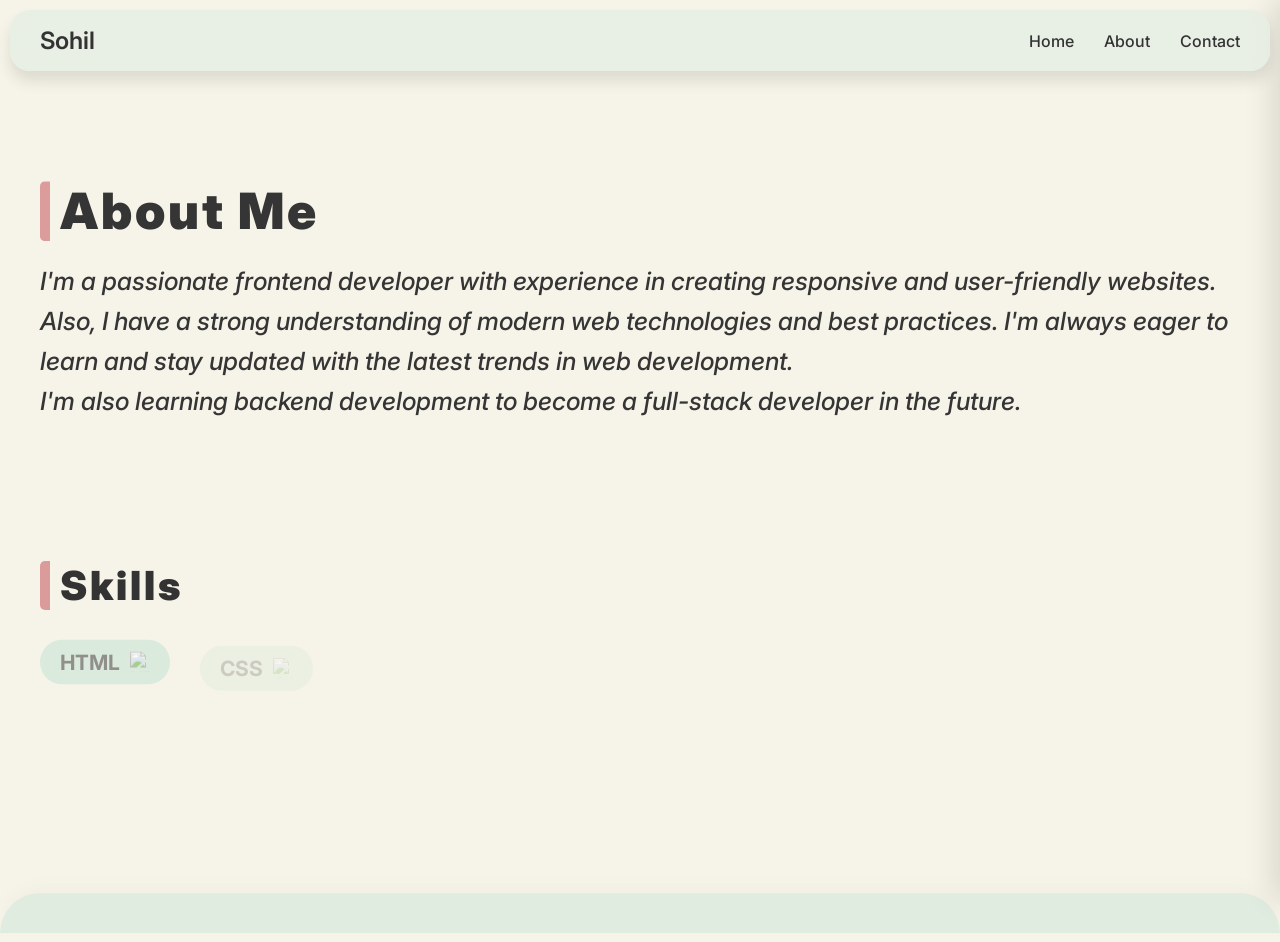
==== about.html @ d23a4352 "add about file" ====
<!DOCTYPE html>
<html lang="en">
<head>
  <meta charset="UTF-8">
  <meta name="viewport" content="width=device-width, initial-scale=1.0">
  <title>Sohil Portfolio</title>
  <link rel="stylesheet" href="css/style.css">
  <link rel="stylesheet" href="css/responsive.css">
</head>

<body>

  <nav class="navbar">
    <h1>Sohil</h1>

    <ul class="desktop-nav">
      <li><a href="index.html">Home</a></li>
      <li><a href="about.html">About</a></li>
      <li><a href="contact.html">Contact</a></li>
    </ul>

    <div class="menu-btn">
      <span></span>
      <span></span>
      <span></span>
    </div>
  </nav> <div class="sidebar">
    <ul class="nav-links">
      <li><a href="index.html">Home</a></li>
      <li><a href="about.html">About</a></li>
      <li><a href="contact.html">Contact</a></li>
    </ul>
  </div>
 
  <main class='about-main'>
    <div class='about-me'>
      <h1>About Me</h1>
      <p> I'm a passionate frontend developer with experience in creating responsive and user-friendly websites. <br/> Also, I have a strong understanding of modern web technologies and best practices.  I'm always eager to learn and stay updated with the latest trends in web development. <br/> I'm also learning backend development to become a full-stack developer in the future.
      </p>
    </div>
    <div class='skills'>
      <h2> Skills </h2>
      <ul>
        <li> <div class='skill-item'> <h3> HTML </h3> <img src="images/html.png" alt="HTML Icon" /> </div> </li>
        <li> <div class='skill-item'> <h3> CSS </h3> <img src="images/css-3.png" alt="CSS Icon" /> </div> </li>
        <li> <div class='skill-item'> <h3> JavaScript </h3> <img src="images/js.png" alt="JavaScript Icon" /> </div> </li>
        <li> <div class='skill-item'> <h3> React </h3> <img src="images/physics.png" alt="React Icon" /> </div> </li>
        <li> <div class='skill-item'> <h3> Git and Github </h3> <img src="images/social.png" alt="Git Icon" /> </div> </li>

    </div>
  </main>

  
  <footer class="footer">
    <div class="copyright"> 
      ©️ 2026 Sohil
    </div>

    <div>
      <ul class="icons"> 
        <li><img src="images/instagram.png" alt="Social Icon 1" /></li>
        <li><img src="images/email.png" alt="Social Icon 2" /></li>
        <li><img src="images/linkedin.png" alt="Social Icon 3" /></li>
      </ul>
    </div>
  </footer>

  <script src="https://cdnjs.cloudflare.com/ajax/libs/gsap/3.12.5/gsap.min.js"></script>
  <script src="js/script.js"></script>

</body>
</html>
---- css/style.css ----
/* Google Font */
@import url('https://fonts.googleapis.com/css2?family=Inter:ital,opsz,wght@0,14..32,100..900;1,14..32,100..900&display=swap');

/* Global Reset */
* {
  margin: 0;
  padding: 0;
  box-sizing: border-box;
}

/* Variables */
:root {
  --bg-main: #F6F4E8;
  --bg-section: #E5EEE4;
  --primary: #C0E1D2;
  --accent: #DC9B9B;
  --text-dark: #333;
}

/* Body */
body {
  background-color: var(--bg-main);
  font-family: "Inter", sans-serif;
  overflow-x: hidden; /* Prevents horizontal scroll */
  width: 100%;
}

/* Navbar */
.navbar { 
  display: flex;
  justify-content: space-between;
  align-items: center;
  padding: 16px 30px;
  background-color: rgba(229, 238, 228, 0.8); 
  backdrop-filter: blur(10px); 
  position: fixed; 
  top: 0;
  left: 0;
  right: 0;
  margin: 10px;
  width: calc(100% - 20px);
  border-radius: 20px;
  box-shadow: 0 10px 15px rgba(0, 0, 0, 0.1);
  z-index: 1000; /* Keeps it above everything */
}

.navbar h1 {
  font-size: 24px;
  color: var(--text-dark);
  font-weight: 600;
}

.desktop-nav {
  display: flex;
  list-style: none;
  gap: 30px;
}

.navbar a {
  position: relative;
  text-decoration: none;
  color: var(--text-dark);
  font-size: 16px;
  font-weight: 500;
  padding: 5px 0;
}

.navbar a::after {
  content: "";
  position: absolute;
  left: 0;
  bottom: 0;
  width: 0%;
  height: 2px;
  background-color: var(--accent);
  transition: width 0.3s ease;
}

.navbar a:hover::after {
  width: 100%;
}

/* Hamburger button */
.menu-btn {
  display: none; /* Shown in responsive.css */
  flex-direction: column;
  gap: 5px;
  cursor: pointer;
  z-index: 900;
}

.menu-btn span {
  width: 25px;
  height: 3px;
  background: var(--text-dark);
  border-radius: 2px;
  transition: 0.3s;
}

/* Sidebar */
.sidebar {
  position: fixed;
  top: 0;
  right: 0; /* Keep at 0, use transform to hide */
  height: 100vh;
  width: 290px;
  background: var(--accent);
  box-shadow: -10px 0 25px rgba(0,0,0,0.1);
  padding: 80px 20px;
  z-index: 800;
  transform: translateX(100%); /* Start fully hidden on the right */
  transition: transform 0.4s ease; /* Smooth slide */
}

.sidebar .nav-links {
  display: flex;
  flex-direction: column;
  gap: 25px;
  font-size: 25px;
  font-weight: 900;
  list-style: none;
}

.sidebar .nav-links a {
  text-decoration: none;
  color: var(--bg-main);
}

/* Main Content */
.main-content {
  display: flex;
  flex-direction: column;
  align-items: center;
  justify-content: center;
  gap: 40px;
  padding: 100px 20px; 
  min-height: 94vh; 
  text-align: center;
}
.main-content .sec {
  display: flex;
  flex-direction: column;
  align-items: center;
  gap: 20px;
  width: 100%;
}

.main-content .sec:last-child {
  flex-direction: row; 
  justify-content: center;
  gap: 15px;
}

@media (max-width: 768px) {
  .main-content .sec:last-child {
    flex-direction: column;
  }
}

.main-content h1 {
  font-size: 40px;
  color: var(--text-dark);
  font-weight: 700;
}

.main-content h1 span {
  color: var(--accent);
}

.main-content h2 {
  font-size: 24px;
  color: var(--text-dark);
}

.main-content p {
  font-size: 18px;
  color: var(--text-dark);
  max-width: 600px;
}

.main-content button {
  padding: 12px 30px;
  font-size: 16px;
  width: 250px;
  font-weight: 700;
  letter-spacing: 3px;
  color: var(--bg-main);
  background-color: var(--text-dark);
  border: none;
  border-radius: 30px;
  cursor: pointer;
  transition: opacity 0.3s ease;
}

.main-content button:hover {
  opacity: 0.9;
}

/* Footer Section */
.footer {
  background-color: var(--primary);
  color: var(--text-dark);
  padding: 10px 20px;
  /* Use auto width to account for default display block behavior */
  width: auto; 
  /* margin-top to separate from content if needed */
  margin-top: 20px; 
  box-shadow: 0px -10px 20px rgba(0,0,0,0.05); /* Glow upwards */
  display: flex;
  justify-content: space-between;
  align-items: center;
  border-top-left-radius: 40px;
  border-top-right-radius: 40px;
}

.footer ul {
  display: flex;
  gap: 15px;
  list-style: none;
}

.footer img {
  width: 25px;
  height: 25px;
}

/* about section */

.about-main {
  display: flex;
  flex-direction: column;
  min-height: 95vh;
  background-color: var(--bg-main) ;
  justify-content: center;
  align-items: center;
  gap: 100px;
  padding: 40px 20px;
}

.about-me {
  display: flex;
  flex-direction: column;
  align-items: start;
  gap: 20px;
  padding: 20px;
  width: 100%;
  justify-content: center;
}

.about-me h1 {
  font-size: 50px;
  color: var(--text-dark);
  font-weight: 900;
  padding-left: 10px;
  letter-spacing: 3px;
  border-radius: 5px;
  border-left: 10px solid var(--accent);
}

.about-me p {
  font-size: 25px;
  color: var(--text-dark);
  line-height: 1.6;
  font-weight: 500;
  font-style: italic;
}

.skills {
  display: flex;
  flex-direction: column;
  align-items: start;
  gap: 20px;
  padding: 20px;
  width: 100%;
}

.skills h2{
  font-size: 40px;
  color: var(--text-dark);
  font-weight: 900;
  padding-left: 10px;
  letter-spacing: 3px;
  border-radius: 5px;
  border-left: 10px solid var(--accent);
}

.skills ul {
  display: flex;
  flex-wrap: wrap;
  gap: 30px;
  list-style: none;
}

.skills ul li {
  padding: 10px 20px;
  background-color: var(--primary);
  color: var(--text-dark);
  font-size: 18px;
  font-weight: 500;
  border-radius: 30px;
}
.skills img {
  width: 20px;
  height: 20px;
}

.skills .skill-item {
  display: flex;
  align-items: center;
  gap: 10px;
}
---- css/responsive.css ----
/* responsive.css */
@media (max-width: 768px) {

  /* Navbar & Menu */
  .menu-btn {
    display: flex;
  }
  
  .desktop-nav, .navbar > ul {
    display: none;
  }

  /* Sidebar Links Layout */
  .sidebar .nav-links {
    flex-direction: column;
    gap: 25px;
  }

  /* Hamburger Animation */
  .menu-btn.active span:nth-child(1) {
    transform: rotate(45deg) translate(5px, 5px);
  }

  .menu-btn.active span:nth-child(2) {
    opacity: 0;
  }

  .menu-btn.active span:nth-child(3) {
    transform: rotate(-45deg) translate(5px, -5px);
  }

  /* Main Section Mobile Fixes */
  .main-content {
    padding: 40px 20px;
    height: auto; /* Let it grow with content on mobile */
    min-height: calc(100vh - 150px);
  }

  .main-content h1 {
    font-size: 32px; /* Smaller font for mobile screens */
  }

  .main-content h2 {
    font-size: 20px;
  }

  .main-content p {
    font-size: 16px;
  }

  .main-content .sec {
    width: 100%;
    align-items: center;
  }

  /* about section*/
  .about-main {
  display: flex;
  flex-direction: column;
 
  min-height: 100vh; 
  justify-content: center;
  align-items: center;
  gap: 60px; 
  padding: 120px 20px 60px 20px; 
}

.about-me {
  display: flex;
  flex-direction: column;
  align-items: flex-start; 
  width: 100%;
  max-width: 900px; 

.about-me h1 {
  font-size: clamp(32px, 5vw, 50px); 
  color: var(--text-dark);
  font-weight: 900;
  padding-left: 15px;
  letter-spacing: 2px;
  border-left: 8px solid var(--accent); }

.about-me p {
  font-size: clamp(18px, 2.5vw, 22px); 
  color: var(--text-dark);
  line-height: 1.6;
  font-weight: 500;
  font-style: italic;
  opacity: 0.9;
}

.skills {
  display: flex;
  flex-direction: column;
  align-items: flex-start;
  gap: 25px;
  width: 100%;
  max-width: 900px;
}

.skills h2 {
  font-size: clamp(28px, 4vw, 40px);
  color: var(--text-dark);
  font-weight: 900;
  padding-left: 15px;
  letter-spacing: 2px;
  border-left: 8px solid var(--accent);
}

.skills ul {
  display: flex;
  flex-wrap: wrap;
  gap: 15px; 
  list-style: none;
}

.skills .skill-item {
  display: flex;
  align-items: center;
  gap: 10px;
  padding: 10px 20px;
  background-color: var(--primary);
  color: var(--text-dark);
  font-size: 16px;
  font-weight: 600;
  border-radius: 30px;
  transition: transform 0.3s ease;
}

/* Add a hover effect for your skills */
.skills .skill-item:hover {
  transform: translateY(-5px);
  background-color: var(--accent);
  color: white;
}

.skills img {
  width: 20px;
  height: 20px;
  object-fit: contain;
}
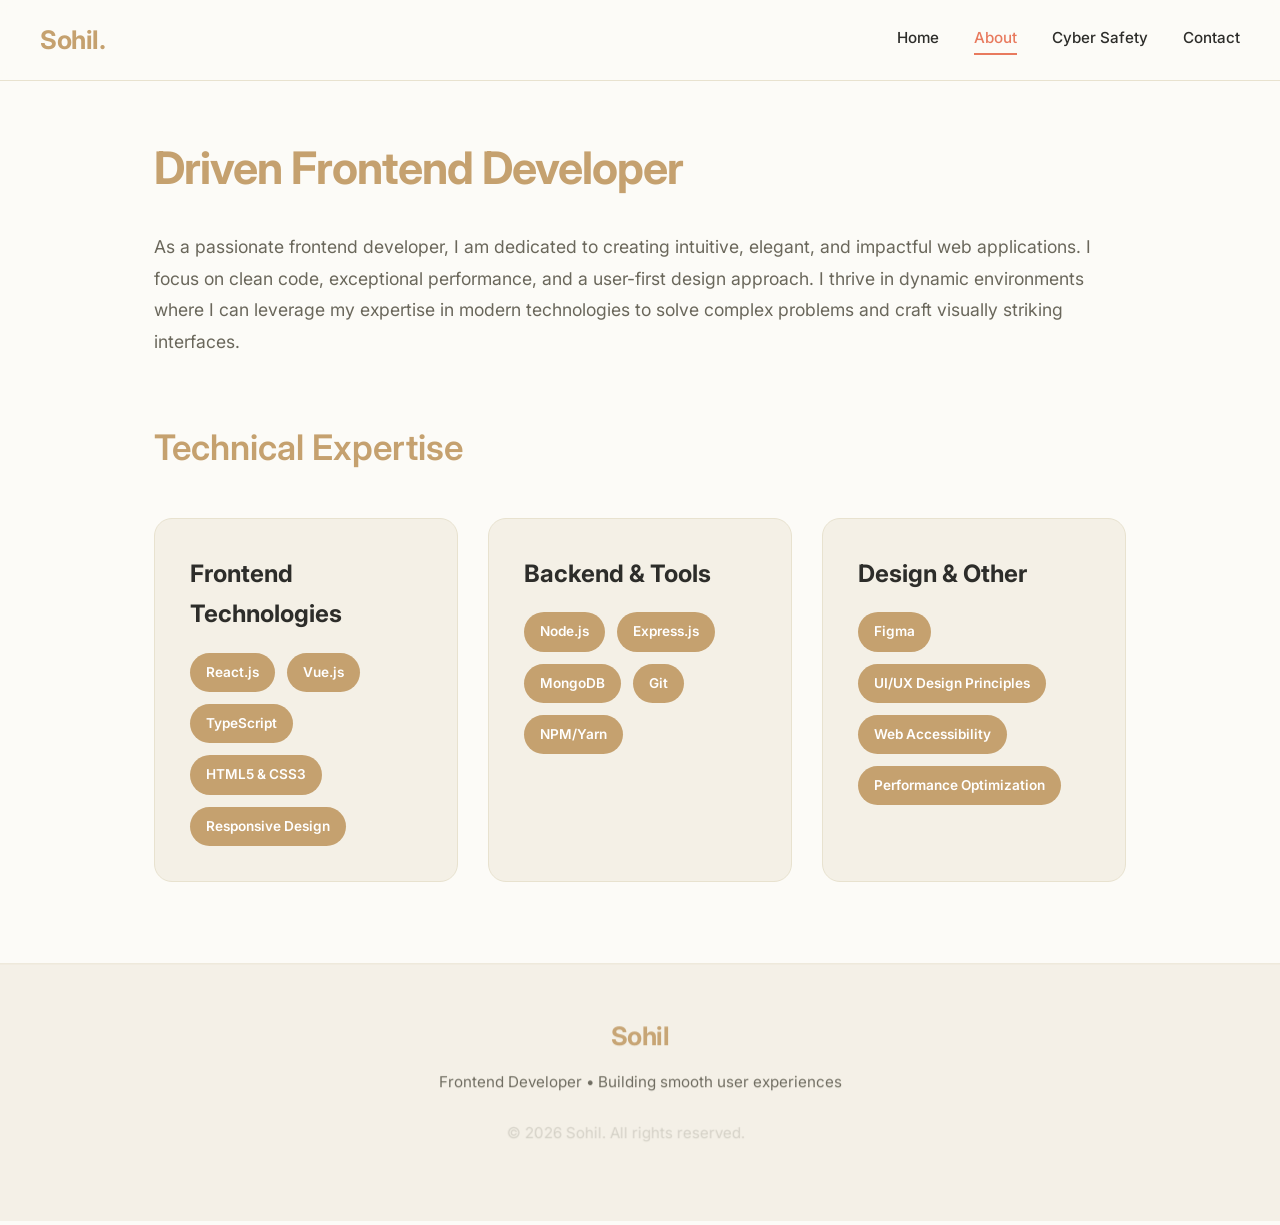
==== commit fa85f9d1: "redesign portfolio" ====
--- a/about.html
+++ b/about.html
@@ -3,20 +3,18 @@
 <head>
   <meta charset="UTF-8">
   <meta name="viewport" content="width=device-width, initial-scale=1.0">
-  <title>Sohil Portfolio</title>
+  <title>Sohil Portfolio - About</title>
   <link rel="stylesheet" href="css/style.css">
   <link rel="stylesheet" href="css/responsive.css">
 </head>
-
-<body>
-
-  <nav class="navbar">
-    <h1>Sohil</h1>
-
-    <ul class="desktop-nav">
-      <li><a href="index.html">Home</a></li>
-      <li><a href="about.html">About</a></li>
-      <li><a href="contact.html">Contact</a></li>
+<body class='about'> 
+  <nav class='navbar'> 
+    <h1>Sohil.</h1>
+    <ul> 
+      <li> <a href='index.html'> Home </a> </li>
+      <li> <a href='about.html' class="active"> About </a> </li>
+      <li> <a href='cybersafety.html'> Cyber Safety </a> </li>
+      <li> <a href='contact.html'> Contact </a> </li>
     </ul>
 
     <div class="menu-btn">
@@ -24,49 +22,74 @@
       <span></span>
       <span></span>
     </div>
-  </nav> <div class="sidebar">
+  </nav>
+
+  <div class="sidebar">
     <ul class="nav-links">
       <li><a href="index.html">Home</a></li>
-      <li><a href="about.html">About</a></li>
+      <li><a href="about.html" class="active">About</a></li>
+      <li><a href="cybersafety.html">Cyber Safety</a></li>
       <li><a href="contact.html">Contact</a></li>
     </ul>
   </div>
- 
-  <main class='about-main'>
-    <div class='about-me'>
-      <h1>About Me</h1>
-      <p> I'm a passionate frontend developer with experience in creating responsive and user-friendly websites. <br/> Also, I have a strong understanding of modern web technologies and best practices.  I'm always eager to learn and stay updated with the latest trends in web development. <br/> I'm also learning backend development to become a full-stack developer in the future.
-      </p>
+
+  <div class='about-main'>
+    <div class='about-me'> 
+       <h1> Driven Frontend Developer </h1>
+       <p> 
+         As a passionate frontend developer, I am dedicated to creating intuitive, elegant, and impactful web applications. I focus on clean code, exceptional performance, and a user-first design approach. I thrive in dynamic environments where I can leverage my expertise in modern technologies to solve complex problems and craft visually striking interfaces.
+       </p>
     </div>
-    <div class='skills'>
-      <h2> Skills </h2>
-      <ul>
-        <li> <div class='skill-item'> <h3> HTML </h3> <img src="images/html.png" alt="HTML Icon" /> </div> </li>
-        <li> <div class='skill-item'> <h3> CSS </h3> <img src="images/css-3.png" alt="CSS Icon" /> </div> </li>
-        <li> <div class='skill-item'> <h3> JavaScript </h3> <img src="images/js.png" alt="JavaScript Icon" /> </div> </li>
-        <li> <div class='skill-item'> <h3> React </h3> <img src="images/physics.png" alt="React Icon" /> </div> </li>
-        <li> <div class='skill-item'> <h3> Git and Github </h3> <img src="images/social.png" alt="Git Icon" /> </div> </li>
+    
+    <div class="skills-container">
+      <h2>Technical Expertise</h2>
+      <div class="skills-grid">
+        
+        <div class="skill-card">
+          <h3>Frontend Technologies</h3>
+          <div class="skill-tags">
+            <span class="skill-tag">React.js</span>
+            <span class="skill-tag">Vue.js</span>
+            <span class="skill-tag">TypeScript</span>
+            <span class="skill-tag">HTML5 & CSS3</span>
+            <span class="skill-tag">Responsive Design</span>
+          </div>
+        </div>
 
+        <div class="skill-card">
+          <h3>Backend & Tools</h3>
+          <div class="skill-tags">
+            <span class="skill-tag">Node.js</span>
+            <span class="skill-tag">Express.js</span>
+            <span class="skill-tag">MongoDB</span>
+            <span class="skill-tag">Git</span>
+            <span class="skill-tag">NPM/Yarn</span>
+          </div>
+        </div>
+
+        <div class="skill-card">
+          <h3>Design & Other</h3>
+          <div class="skill-tags">
+            <span class="skill-tag">Figma</span>
+            <span class="skill-tag">UI/UX Design Principles</span>
+            <span class="skill-tag">Web Accessibility</span>
+            <span class="skill-tag">Performance Optimization</span>
+          </div>
+        </div>
+
+      </div>
     </div>
-  </main>
+  </div>
 
-  
   <footer class="footer">
-    <div class="copyright"> 
-      ©️ 2026 Sohil
-    </div>
-
-    <div>
-      <ul class="icons"> 
-        <li><img src="images/instagram.png" alt="Social Icon 1" /></li>
-        <li><img src="images/email.png" alt="Social Icon 2" /></li>
-        <li><img src="images/linkedin.png" alt="Social Icon 3" /></li>
-      </ul>
+    <div class="footer-container">
+      <h1>Sohil</h1>
+      <p>Frontend Developer • Building smooth user experiences</p>
+      <p class="copyright">© 2026 Sohil. All rights reserved.</p>
     </div>
   </footer>
-
+  
   <script src="https://cdnjs.cloudflare.com/ajax/libs/gsap/3.12.5/gsap.min.js"></script>
   <script src="js/script.js"></script>
-
 </body>
 </html>
--- a/css/style.css
+++ b/css/style.css
@@ -1,312 +1,527 @@
-/* Google Font */
-@import url('https://fonts.googleapis.com/css2?family=Inter:ital,opsz,wght@0,14..32,100..900;1,14..32,100..900&display=swap');
-
-/* Global Reset */
+@import url('https://fonts.googleapis.com/css2?family=Inter:ital,wght@0,300;0,400;0,500;0,600;0,700;0,800;0,900;1,300;1,400;1,500;1,600;1,700;1,800;1,900&display=swap');
+
+:root {
+  --clr-bg: #FCFBF7;       /* Creamy warm white */
+  --clr-bg-alt: #F4F0E6;   /* Slightly deeper warm cream for alt sections/cards */
+  --clr-text: #2D2D2A;     /* Deep warm gray/charcoal */
+  --clr-muted-text: #6A675B; /* Medium warm gray for descriptions */
+  --clr-accent: #C5A16F;   /* Soft gold/bronze */
+  --clr-highlight: #E87A5E; /* Terracotta/deep sunset orange */
+  --clr-highlight-hover: #D86B4D; /* Darker terracotta */
+  --clr-card-border: #E8E2CF; /* Light cream/gold border */
+  --clr-form-field: #F4F1E9; /* Very light cream form backgrounds */
+}
+
 * {
   margin: 0;
   padding: 0;
   box-sizing: border-box;
 }
 
-/* Variables */
-:root {
-  --bg-main: #F6F4E8;
-  --bg-section: #E5EEE4;
-  --primary: #C0E1D2;
-  --accent: #DC9B9B;
-  --text-dark: #333;
-}
-
-/* Body */
 body {
-  background-color: var(--bg-main);
   font-family: "Inter", sans-serif;
-  overflow-x: hidden; /* Prevents horizontal scroll */
-  width: 100%;
-}
-
-/* Navbar */
-.navbar { 
-  display: flex;
-  justify-content: space-between;
+  background-color: var(--clr-bg);
+  color: var(--clr-text);
+  line-height: 1.7;
+  overflow-x: hidden;
+}
+
+/* NAVBAR */
+.navbar {
+  display: flex;
+  justify-content: space-between; 
   align-items: center;
-  padding: 16px 30px;
-  background-color: rgba(229, 238, 228, 0.8); 
-  backdrop-filter: blur(10px); 
-  position: fixed; 
+  padding: 18px 40px;
+  position: fixed;
   top: 0;
   left: 0;
-  right: 0;
-  margin: 10px;
-  width: calc(100% - 20px);
-  border-radius: 20px;
-  box-shadow: 0 10px 15px rgba(0, 0, 0, 0.1);
-  z-index: 1000; /* Keeps it above everything */
+  width: 100%;
+  z-index: 1000;
+  background: rgba(252, 251, 247, 0.9); /* clr-bg with transparency */
+  backdrop-filter: blur(8px);
+  border-bottom: 1px solid var(--clr-card-border);
 }
 
 .navbar h1 {
-  font-size: 24px;
-  color: var(--text-dark);
-  font-weight: 600;
-}
-
-.desktop-nav {
-  display: flex;
+  color: var(--clr-accent);
+  font-size: 1.6rem;
+  font-weight: 700;
+  cursor: pointer;
+  letter-spacing: -0.5px;
+}
+
+.navbar ul {
+  display: flex;
+  gap: 35px;
   list-style: none;
-  gap: 30px;
-}
-
-.navbar a {
-  position: relative;
+}
+
+.navbar ul li a {
+  position: relative;          
+  display: inline-block;      
   text-decoration: none;
-  color: var(--text-dark);
-  font-size: 16px;
+  color: var(--clr-text);
   font-weight: 500;
-  padding: 5px 0;
-}
-
-.navbar a::after {
+  font-size: 0.95rem;
+  transition: 0.3s;
+  padding-bottom: 4px; /* Space for underline */
+}
+
+.navbar ul li a::after {
   content: "";
   position: absolute;
   left: 0;
-  bottom: 0;
+  bottom: 0px;              
   width: 0%;
   height: 2px;
-  background-color: var(--accent);
+  background-color: var(--clr-highlight);
   transition: width 0.3s ease;
 }
 
-.navbar a:hover::after {
+.navbar ul li a:hover::after, .navbar ul li a.active::after {
   width: 100%;
 }
 
-/* Hamburger button */
+.navbar ul li a:hover, .navbar ul li a.active {
+  color: var(--clr-highlight);
+}
+
 .menu-btn {
-  display: none; /* Shown in responsive.css */
-  flex-direction: column;
-  gap: 5px;
+  display: none;
+  flex-direction: column;
+  gap: 6px;
   cursor: pointer;
-  z-index: 900;
 }
 
 .menu-btn span {
-  width: 25px;
+  width: 28px;
   height: 3px;
-  background: var(--text-dark);
+  background: var(--clr-accent);
+  display: block;
+  transition: 0.3s;
   border-radius: 2px;
-  transition: 0.3s;
-}
-
-/* Sidebar */
+}
+
+/* SIDEBAR (Warm tones) */
 .sidebar {
   position: fixed;
   top: 0;
-  right: 0; /* Keep at 0, use transform to hide */
+  right: 0; 
+  width: 280px;
   height: 100vh;
-  width: 290px;
-  background: var(--accent);
-  box-shadow: -10px 0 25px rgba(0,0,0,0.1);
-  padding: 80px 20px;
-  z-index: 800;
-  transform: translateX(100%); /* Start fully hidden on the right */
-  transition: transform 0.4s ease; /* Smooth slide */
-}
-
-.sidebar .nav-links {
+  background: rgba(244, 240, 230, 0.98); /* clr-bg-alt with transparency */
+  backdrop-filter: blur(10px);
+  z-index: 999;
+  padding-top: 100px;
+  transform: translateX(100%); /* Start closed */
+  transition: transform 0.5s ease-in-out;
+}
+
+.sidebar ul {
+  list-style: none;
+  padding: 30px;
   display: flex;
   flex-direction: column;
   gap: 25px;
-  font-size: 25px;
-  font-weight: 900;
-  list-style: none;
-}
-
-.sidebar .nav-links a {
+}
+
+.sidebar ul li a {
+  color: var(--clr-text);
   text-decoration: none;
-  color: var(--bg-main);
-}
-
-/* Main Content */
-.main-content {
-  display: flex;
-  flex-direction: column;
-  align-items: center;
-  justify-content: center;
-  gap: 40px;
-  padding: 100px 20px; 
-  min-height: 94vh; 
-  text-align: center;
-}
-.main-content .sec {
-  display: flex;
-  flex-direction: column;
-  align-items: center;
-  gap: 20px;
-  width: 100%;
-}
-
-.main-content .sec:last-child {
-  flex-direction: row; 
-  justify-content: center;
-  gap: 15px;
-}
-
-@media (max-width: 768px) {
-  .main-content .sec:last-child {
-    flex-direction: column;
-  }
-}
-
-.main-content h1 {
-  font-size: 40px;
-  color: var(--text-dark);
-  font-weight: 700;
-}
-
-.main-content h1 span {
-  color: var(--accent);
-}
-
-.main-content h2 {
-  font-size: 24px;
-  color: var(--text-dark);
-}
-
-.main-content p {
-  font-size: 18px;
-  color: var(--text-dark);
-  max-width: 600px;
-}
-
-.main-content button {
-  padding: 12px 30px;
-  font-size: 16px;
-  width: 250px;
-  font-weight: 700;
-  letter-spacing: 3px;
-  color: var(--bg-main);
-  background-color: var(--text-dark);
-  border: none;
-  border-radius: 30px;
-  cursor: pointer;
-  transition: opacity 0.3s ease;
-}
-
-.main-content button:hover {
-  opacity: 0.9;
-}
-
-/* Footer Section */
-.footer {
-  background-color: var(--primary);
-  color: var(--text-dark);
-  padding: 10px 20px;
-  /* Use auto width to account for default display block behavior */
-  width: auto; 
-  /* margin-top to separate from content if needed */
-  margin-top: 20px; 
-  box-shadow: 0px -10px 20px rgba(0,0,0,0.05); /* Glow upwards */
+  font-size: 1.1rem;
+  font-weight: 600;
+  transition: color 0.3s ease;
+}
+
+.sidebar ul li a:hover, .sidebar ul li a.active {
+  color: var(--clr-highlight);
+}
+
+/* HOMEPAGE - Stylized layout and person.avif */
+.homepage {
+  background-color: var(--clr-bg);
+}
+
+.home-main {
+  min-height: 100vh;
   display: flex;
   justify-content: space-between;
   align-items: center;
-  border-top-left-radius: 40px;
-  border-top-right-radius: 40px;
-}
-
-.footer ul {
-  display: flex;
-  gap: 15px;
-  list-style: none;
-}
-
-.footer img {
-  width: 25px;
-  height: 25px;
-}
-
-/* about section */
-
-.about-main {
-  display: flex;
-  flex-direction: column;
-  min-height: 95vh;
-  background-color: var(--bg-main) ;
+  padding: 120px 5% 60px;
+  max-width: 1200px;
+  margin: 0 auto;
+  gap: 40px; /* Space between content and image */
+}
+
+/* Home page image styling */
+.home-image-container {
+  flex: 1;
+  display: flex;
   justify-content: center;
   align-items: center;
-  gap: 100px;
-  padding: 40px 20px;
-}
-
-.about-me {
-  display: flex;
-  flex-direction: column;
-  align-items: start;
+}
+
+.home-image {
+  width: 100%;
+  max-width: 380px; /* Adjust size */
+  height: auto;
+  border-radius: 25px; /* Softer rounded corners */
+  border: 6px solid var(--clr-accent);
+  box-shadow: 0 15px 40px rgba(0, 0, 0, 0.08); /* Soft shadow */
+  object-fit: cover;
+  transition: transform 0.3s ease, border-color 0.3s ease;
+}
+
+.home-image:hover {
+  transform: scale(1.02);
+  border-color: var(--clr-highlight);
+}
+
+/* Home content text styling */
+.home-content {
+  flex: 1;
+  display: flex;
+  flex-direction: column;
   gap: 20px;
-  padding: 20px;
+  text-align: left; /* Keep text left aligned on home */
+}
+
+.home-main h1 {
+  color: var(--clr-accent);
+  font-size: clamp(2.5rem, 5vw, 4rem);
+  font-weight: 800;
+  letter-spacing: -1.5px;
+  line-height: 1.1;
+}
+
+.home-main h2 {
+  color: var(--clr-text);
+  font-size: clamp(1.2rem, 2vw, 1.6rem);
+  font-weight: 400;
+}
+
+.home-main h2 span {
+  display: inline-block;
+  color: var(--clr-accent);
+  font-size: clamp(1.6rem, 2.5vw, 2.2rem);
+  font-weight: 600;
+  margin-bottom: 8px;
+}
+
+.home-main h2 br {
+  display: none; /* Hide breaks for tighter layout */
+}
+
+.home-main p {
+  color: var(--clr-muted-text);
+  font-size: 1rem;
+  max-width: 600px;
+}
+
+/* BUTTONS (Warm, modern style) */
+.home-button {
+  display: flex;
+  gap: 15px;
+  margin-top: 20px;
+}
+
+.btn {
+  padding: 14px 30px;
+  border-radius: 8px;
+  font-weight: 600;
+  cursor: pointer;
+  border: none;
+  transition: all 0.3s ease;
+  font-family: inherit;
+  font-size: 0.95rem;
+}
+
+.btn.primary {
+  background: var(--clr-highlight);
+  color: white;
+  box-shadow: 0 8px 20px rgba(232, 122, 94, 0.2);
+}
+
+.btn.primary:hover {
+  transform: translateY(-2px);
+  background: var(--clr-highlight-hover);
+  box-shadow: 0 10px 25px rgba(232, 122, 94, 0.3);
+}
+
+.btn.secondary {
+  background: transparent;
+  color: var(--clr-accent);
+  border: 2px solid var(--clr-accent);
+}
+
+.btn.secondary:hover {
+  background: rgba(197, 161, 111, 0.05); /* clr-accent with trans */
+  color: var(--clr-highlight);
+  border-color: var(--clr-highlight);
+}
+
+/* ABOUT PAGE */
+.about {
+  min-height: 100vh;
+}
+
+.about-main {
+  padding: 130px 5% 80px;
+  display: flex;
+  flex-direction: column;
+  gap: 60px;
+  max-width: 1100px;
+  margin: 0 auto;
+}
+
+.about-me h1 {
+  font-size: 2.8rem;
+  color: var(--clr-accent);
+  margin-bottom: 25px;
+  font-weight: 700;
+  letter-spacing: -1px;
+}
+
+.about-me p {
+  color: var(--clr-muted-text);
+  line-height: 1.8;
+  font-size: 1.1rem;
+}
+
+/* SKILLS CARDS */
+.skills-container h2 {
+  font-size: 2.2rem;
+  color: var(--clr-accent);
+  margin-bottom: 40px;
+  font-weight: 600;
+}
+
+.skills-grid {
+  display: grid;
+  grid-template-columns: repeat(auto-fit, minmax(300px, 1fr));
+  gap: 30px;
+}
+
+.skill-card {
+  background: var(--clr-bg-alt);
+  padding: 35px;
+  border-radius: 18px;
+  border: 1px solid var(--clr-card-border);
+  transition: transform 0.3s ease, box-shadow 0.3s ease, border-color 0.3s ease;
+  cursor: default;
+}
+
+.skill-card:hover {
+  transform: translateY(-5px);
+  box-shadow: 0 12px 30px rgba(0, 0, 0, 0.05);
+  border-color: var(--clr-highlight);
+}
+
+.skill-card h3 {
+  color: var(--clr-text);
+  font-size: 1.5rem;
+  margin-bottom: 18px;
+}
+
+.skill-tags {
+  display: flex;
+  flex-wrap: wrap;
+  gap: 12px;
+}
+
+.skill-tag {
+  background: var(--clr-accent); /* Small warm accent on tag */
+  color: white;
+  padding: 8px 16px;
+  border-radius: 20px;
+  font-size: 0.85rem;
+  font-weight: 600;
+}
+
+/* CYBER SAFETY PAGE - Cards and specific points */
+.cybersafety {
+  min-height: 100vh;
+}
+
+.cybersafety-main {
+  padding: 130px 5% 80px;
+  display: flex;
+  flex-direction: column;
+  gap: 60px;
+  max-width: 1200px;
+  margin: 0 auto;
+}
+
+.cybersafety-intro {
+  text-align: center;
+  max-width: 800px;
+  margin: 0 auto;
+}
+
+.cybersafety-intro h1 {
+  font-size: 3rem;
+  color: var(--clr-accent);
+  margin-bottom: 20px;
+  letter-spacing: -1.5px;
+}
+
+.cybersafety-intro p {
+  font-size: 1.15rem;
+  color: var(--clr-muted-text);
+  margin-bottom: 40px;
+}
+
+.safety-grid {
+  display: grid;
+  grid-template-columns: repeat(auto-fit, minmax(320px, 1fr));
+  gap: 30px;
+}
+
+.safety-card {
+  background: var(--clr-bg-alt);
+  padding: 40px;
+  border-radius: 18px;
+  border: 1px solid var(--clr-card-border);
+  transition: all 0.3s ease;
+  cursor: default;
+  display: flex;
+  flex-direction: column;
+  gap: 15px;
+}
+
+.safety-card:hover {
+  transform: translateY(-5px);
+  box-shadow: 0 15px 35px rgba(0, 0, 0, 0.05);
+  border-color: var(--clr-highlight);
+}
+
+.safety-card-num {
+  font-size: 1.5rem;
+  color: var(--clr-highlight);
+  font-weight: 700;
+  margin-bottom: 10px;
+}
+
+.safety-card h3 {
+  color: var(--clr-text);
+  font-size: 1.6rem;
+}
+
+.safety-card p {
+  color: var(--clr-muted-text);
+  font-size: 1rem;
+  line-height: 1.7;
+}
+
+/* CONTACT PAGE (Warm, completed form) */
+.contact-main {
+  min-height: 100vh;
+  display: flex;
+  justify-content: center;
+  align-items: center;
+  padding: 140px 5% 100px;
+}
+
+.form-container {
   width: 100%;
-  justify-content: center;
-}
-
-.about-me h1 {
-  font-size: 50px;
-  color: var(--text-dark);
-  font-weight: 900;
-  padding-left: 10px;
-  letter-spacing: 3px;
-  border-radius: 5px;
-  border-left: 10px solid var(--accent);
-}
-
-.about-me p {
-  font-size: 25px;
-  color: var(--text-dark);
-  line-height: 1.6;
+  max-width: 600px;
+}
+
+.form-container h1 {
+  color: var(--clr-accent);
+  text-align: center;
+  margin-bottom: 40px;
+  font-size: 3rem;
+  letter-spacing: -1.5px;
+}
+
+.form {
+  display: flex;
+  flex-direction: column;
+  gap: 25px;
+  background: var(--clr-bg-alt);
+  padding: 50px 40px;
+  border-radius: 20px;
+  border: 1px solid var(--clr-card-border);
+  box-shadow: 0 15px 40px rgba(0, 0, 0, 0.04);
+}
+
+.input-group {
+  display: flex;
+  flex-direction: column;
+  gap: 8px;
+}
+
+.label {
+  color: var(--clr-muted-text);
+  font-size: 0.95rem;
   font-weight: 500;
-  font-style: italic;
-}
-
-.skills {
-  display: flex;
-  flex-direction: column;
-  align-items: start;
-  gap: 20px;
-  padding: 20px;
+}
+
+.input, .textarea {
   width: 100%;
-}
-
-.skills h2{
-  font-size: 40px;
-  color: var(--text-dark);
-  font-weight: 900;
-  padding-left: 10px;
-  letter-spacing: 3px;
-  border-radius: 5px;
-  border-left: 10px solid var(--accent);
-}
-
-.skills ul {
-  display: flex;
-  flex-wrap: wrap;
-  gap: 30px;
-  list-style: none;
-}
-
-.skills ul li {
-  padding: 10px 20px;
-  background-color: var(--primary);
-  color: var(--text-dark);
-  font-size: 18px;
-  font-weight: 500;
-  border-radius: 30px;
-}
-.skills img {
-  width: 20px;
-  height: 20px;
-}
-
-.skills .skill-item {
-  display: flex;
-  align-items: center;
-  gap: 10px;
-}
-
+  padding: 16px;
+  border-radius: 8px;
+  border: 1px solid var(--clr-card-border);
+  background: var(--clr-form-field);
+  color: var(--clr-text);
+  font-family: inherit;
+  font-size: 1rem;
+  outline: none;
+  transition: border-color 0.3s ease, background 0.3s ease;
+}
+
+.input:focus, .textarea:focus {
+  border-color: var(--clr-highlight);
+  background: var(--clr-bg);
+}
+
+.textarea {
+  height: 180px;
+  resize: vertical;
+}
+
+.contact-btn {
+  background: var(--clr-highlight);
+  color: white;
+  border: none;
+  padding: 16px 30px;
+  border-radius: 8px;
+  font-size: 1.1rem;
+  font-weight: 600;
+  cursor: pointer;
+  transition: all 0.3s ease;
+  font-family: inherit;
+  margin-top: 15px;
+}
+
+.contact-btn:hover {
+  background: var(--clr-highlight-hover);
+  transform: translateY(-2px);
+}
+
+/* FOOTER (Warm and clean) */
+.footer {
+  background-color: var(--clr-bg-alt);
+  color: var(--clr-muted-text);
+  text-align: center;
+  padding: 50px 40px;
+  border-top: 1px solid var(--clr-card-border);
+}
+
+.footer h1 {
+  color: var(--clr-accent);
+  font-size: 1.6rem;
+  margin-bottom: 12px;
+  letter-spacing: -0.5px;
+}
+
+.footer p {
+  font-size: 0.95rem;
+  margin-bottom: 25px;
+}
+
+.copyright {
+  opacity: 0.8;
+  font-size: 0.85rem;
+}
--- a/css/responsive.css
+++ b/css/responsive.css
@@ -1,141 +1,83 @@
-/* responsive.css */
-@media (max-width: 768px) {
+@media (max-width: 900px) {
+  /* NAVBAR */
+  .navbar ul {
+    display: none;
+  }
 
-  /* Navbar & Menu */
   .menu-btn {
     display: flex;
   }
-  
-  .desktop-nav, .navbar > ul {
-    display: none;
+
+  /* SIDEBAR OPEN */
+  .sidebar.open {
+    transform: translateX(0);
   }
 
-  /* Sidebar Links Layout */
-  .sidebar .nav-links {
-    flex-direction: column;
-    gap: 25px;
+  /* HOMEPAGE Stack */
+  .home-main {
+    flex-direction: column-reverse; /* Put image above text on mobile */
+    text-align: center;
+    justify-content: center;
+    padding-top: 140px;
+    gap: 30px;
   }
 
-  /* Hamburger Animation */
-  .menu-btn.active span:nth-child(1) {
-    transform: rotate(45deg) translate(5px, 5px);
+  .home-content {
+    align-items: center; /* Center buttons/p on mobile */
+    text-align: center;
   }
 
-  .menu-btn.active span:nth-child(2) {
-    opacity: 0;
+  .home-main h1 {
+    font-size: 2.8rem;
   }
 
-  .menu-btn.active span:nth-child(3) {
-    transform: rotate(-45deg) translate(5px, -5px);
+  .home-main h2 br {
+    display: block; /* Show break for stacked text */
   }
 
-  /* Main Section Mobile Fixes */
-  .main-content {
-    padding: 40px 20px;
-    height: auto; /* Let it grow with content on mobile */
-    min-height: calc(100vh - 150px);
+  .home-image {
+    max-width: 320px;
+  }
+}
+
+@media (max-width: 768px) {
+  /* Padding adjustments */
+  .about-main, .cybersafety-main, .contact-main {
+    padding: 110px 5% 60px;
   }
 
-  .main-content h1 {
-    font-size: 32px; /* Smaller font for mobile screens */
+  /* Typography scales */
+  .about-me h1 {
+    font-size: 2.2rem;
   }
 
-  .main-content h2 {
-    font-size: 20px;
+  .skills-container h2 {
+    font-size: 1.8rem;
   }
 
-  .main-content p {
-    font-size: 16px;
+  .cybersafety-intro h1 {
+    font-size: 2.5rem;
   }
 
-  .main-content .sec {
-    width: 100%;
-    align-items: center;
+  .cybersafety-intro p {
+    font-size: 1rem;
   }
 
-  /* about section*/
-  .about-main {
-  display: flex;
-  flex-direction: column;
- 
-  min-height: 100vh; 
-  justify-content: center;
-  align-items: center;
-  gap: 60px; 
-  padding: 120px 20px 60px 20px; 
-}
+  .safety-grid {
+    grid-template-columns: 1fr;
+  }
 
-.about-me {
-  display: flex;
-  flex-direction: column;
-  align-items: flex-start; 
-  width: 100%;
-  max-width: 900px; 
+  /* Contact Form internal padding */
+  .form {
+    padding: 30px 20px;
+  }
 
-.about-me h1 {
-  font-size: clamp(32px, 5vw, 50px); 
-  color: var(--text-dark);
-  font-weight: 900;
-  padding-left: 15px;
-  letter-spacing: 2px;
-  border-left: 8px solid var(--accent); }
+  .form-container h1 {
+    font-size: 2.5rem;
+  }
 
-.about-me p {
-  font-size: clamp(18px, 2.5vw, 22px); 
-  color: var(--text-dark);
-  line-height: 1.6;
-  font-weight: 500;
-  font-style: italic;
-  opacity: 0.9;
-}
-
-.skills {
-  display: flex;
-  flex-direction: column;
-  align-items: flex-start;
-  gap: 25px;
-  width: 100%;
-  max-width: 900px;
-}
-
-.skills h2 {
-  font-size: clamp(28px, 4vw, 40px);
-  color: var(--text-dark);
-  font-weight: 900;
-  padding-left: 15px;
-  letter-spacing: 2px;
-  border-left: 8px solid var(--accent);
-}
-
-.skills ul {
-  display: flex;
-  flex-wrap: wrap;
-  gap: 15px; 
-  list-style: none;
-}
-
-.skills .skill-item {
-  display: flex;
-  align-items: center;
-  gap: 10px;
-  padding: 10px 20px;
-  background-color: var(--primary);
-  color: var(--text-dark);
-  font-size: 16px;
-  font-weight: 600;
-  border-radius: 30px;
-  transition: transform 0.3s ease;
-}
-
-/* Add a hover effect for your skills */
-.skills .skill-item:hover {
-  transform: translateY(-5px);
-  background-color: var(--accent);
-  color: white;
-}
-
-.skills img {
-  width: 20px;
-  height: 20px;
-  object-fit: contain;
+  /* Footer stack */
+  .footer {
+    padding: 40px 20px;
+  }
 }
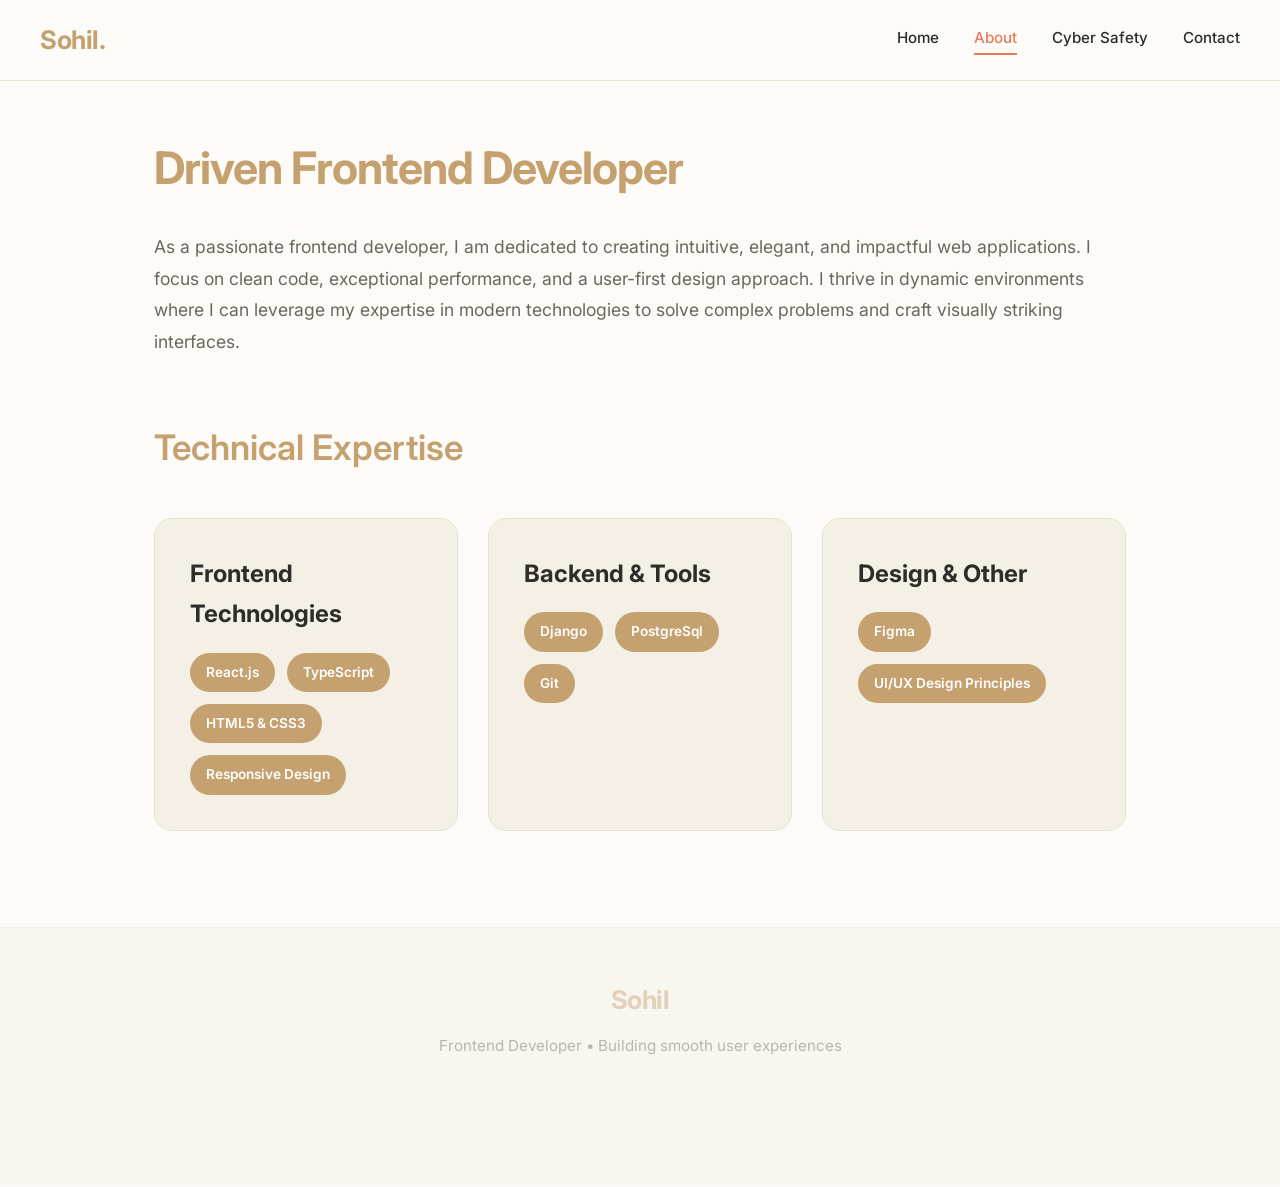
==== commit cc7f2fd3: "updating skills" ====
--- a/about.html
+++ b/about.html
@@ -49,7 +49,6 @@
           <h3>Frontend Technologies</h3>
           <div class="skill-tags">
             <span class="skill-tag">React.js</span>
-            <span class="skill-tag">Vue.js</span>
             <span class="skill-tag">TypeScript</span>
             <span class="skill-tag">HTML5 & CSS3</span>
             <span class="skill-tag">Responsive Design</span>
@@ -59,11 +58,9 @@
         <div class="skill-card">
           <h3>Backend & Tools</h3>
           <div class="skill-tags">
-            <span class="skill-tag">Node.js</span>
-            <span class="skill-tag">Express.js</span>
-            <span class="skill-tag">MongoDB</span>
+            <span class="skill-tag">Django</span>
+            <span class="skill-tag">PostgreSql</span>
             <span class="skill-tag">Git</span>
-            <span class="skill-tag">NPM/Yarn</span>
           </div>
         </div>
 
@@ -72,8 +69,6 @@
           <div class="skill-tags">
             <span class="skill-tag">Figma</span>
             <span class="skill-tag">UI/UX Design Principles</span>
-            <span class="skill-tag">Web Accessibility</span>
-            <span class="skill-tag">Performance Optimization</span>
           </div>
         </div>
 
